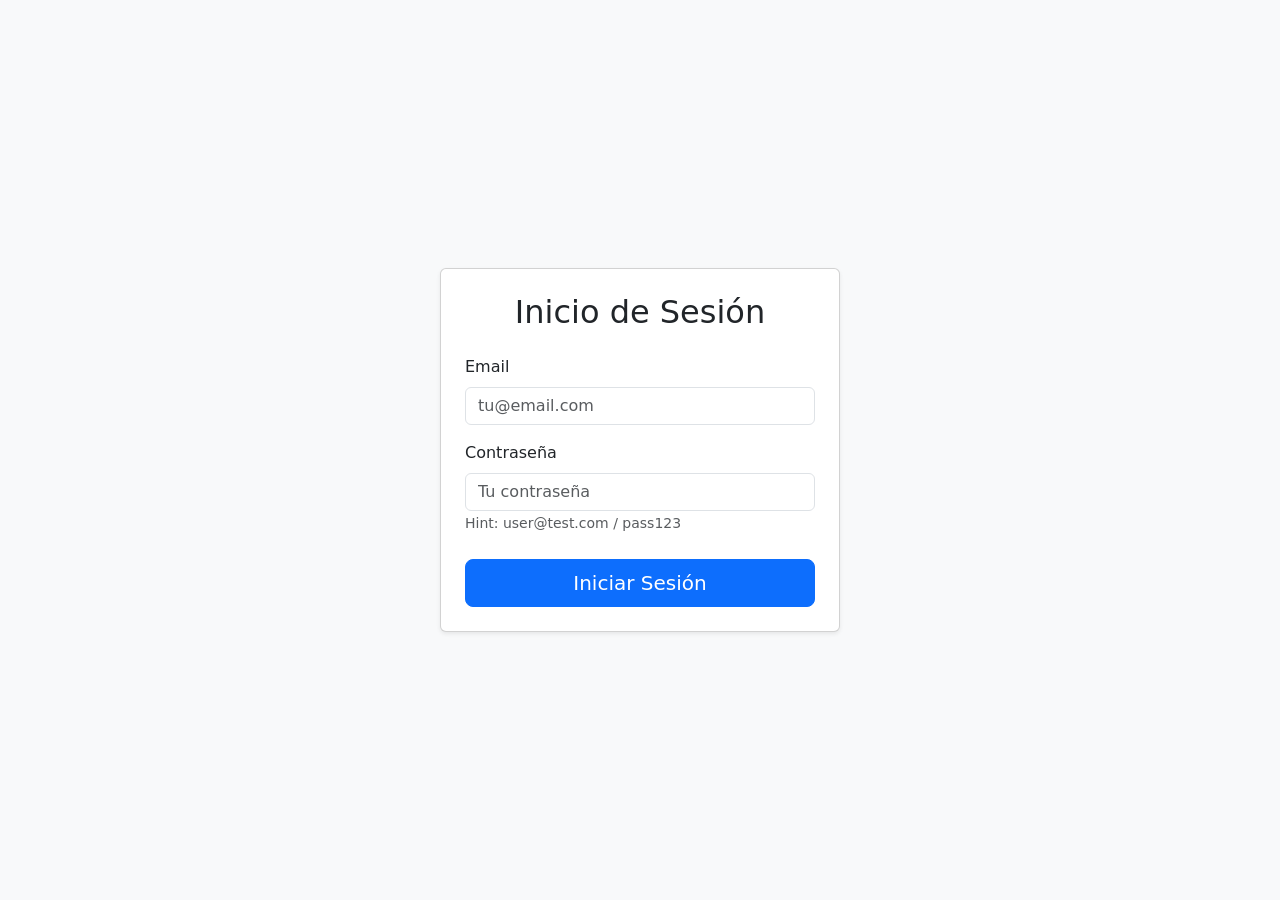
==== alke-wallet/login.html @ c54688ea "Agregados los archivos del proyecto principal" ====
<!DOCTYPE html>
<html lang="es">
<head>
  <meta charset="UTF-8">
  <meta name="viewport" content="width=device-width, initial-scale=1.0">
  <title>Alke-Wallet - Inicio de Sesión</title>
  <!-- Link a Bootstrap 5.3.8 CSS -->
  <link href="https://cdn.jsdelivr.net/npm/bootstrap@5.3.8/dist/css/bootstrap.min.css" rel="stylesheet" xintegrity="sha384-sRIl4kxILFvY47J16cr9ZwB07vP4J8+LH7qKQnuqkuIAvNWLzeN8tE5YBujZqJLB" crossorigin="anonymous">
  <link href="./assets/css/styles.css" rel="stylesheet">
</head>
<body>

  <div class="card shadow-sm p-4 wallet-card">
    <h2 class="text-center mb-4">Inicio de Sesión</h2>

    <!-- Alerta -->
    <div id="alert-placeholder"></div>

    <form id="login-form">
      <!-- Campo Email -->
      <div class="mb-3">
        <label for="email" class="form-label">Email</label>
        <input type="email" class="form-control" id="email" placeholder="tu@email.com" required>
      </div>
      <!-- Campo Contraseña -->
      <div class="mb-3">
        <label for="password" class="form-label">Contraseña</label>
        <input type="password" class="form-control" id="password" placeholder="Tu contraseña" required>
        <small class="text-muted">Hint: user@test.com / pass123</small>
      </div>
      <!-- Botón de Iniciar Sesión -->
      <div class="d-grid mt-4">
        <button type="button" class="btn btn-primary btn-lg" onclick="iniciar_sesion()">Iniciar Sesión</button>
      </div>
    </form>
  </div>

  <!-- Link a Bootstrap 5.3.8 JS Bundle -->
  <script src="https://cdn.jsdelivr.net/npm/bootstrap@5.3.8/dist/js/bootstrap.bundle.min.js" xintegrity="sha384-C6RzsynM9kWDrMNeT87bh95OGNyZPhcTNXj1NW7RuBCsyN/o0jlpcV8Qyq46cDfL" crossorigin="anonymous"></script>
  <script src="./assets/js/script.js"></script>
</body>
</html>
---- alke-wallet/assets/css/styles.css ----
.marquesina {
  width: 100%;
  overflow: hidden; /* Oculta el texto que se sale de los bordes */
  white-space: nowrap; /* Evita que el texto se divida en varias líneas */
}

.texto-marquesina {
  display: inline-block; /* Permite aplicar transformaciones */
  padding-left: 100%; /* Inicia la animación desde la derecha */
  animation: marquesina 10s linear infinite; /* Aplica la animación */
}

/* Define la animación */
/*
@keyframes marquesina {
  0% {
    transform: translateX(0);
  }
  100% {
    transform: translateX(-100%); /* Mueve el texto de izquierda a derecha 
  }
}
*/

.texto-centrado {
  width: 100%;
  overflow: hidden;
}

.texto-animado {
  display: inline-block; /* Permite aplicar transformaciones */
  animation: texto-centrado 2s forwards ease-out; /* Aplica la animación */
}

/* Define la animación */
@keyframes texto-centrado {
    0% {
        /* Comienza completamente fuera de la vista a la izquierda */
        transform: translateX(100vw); 
        opacity: 0;
    }
    100% {
        /* Termina en su posición final centrada y visible */
        transform: translateX(0);
        opacity: 1;
    }
}

body, html {
    height: 100%;
}
body {
    display: flex;
    align-items: center;
    justify-content: center;
    background-color: #f8f9fa;
}
.wallet-card {
    width: 100%;
    max-width: 400px;
    margin: 0 auto; /* Centrado */
}
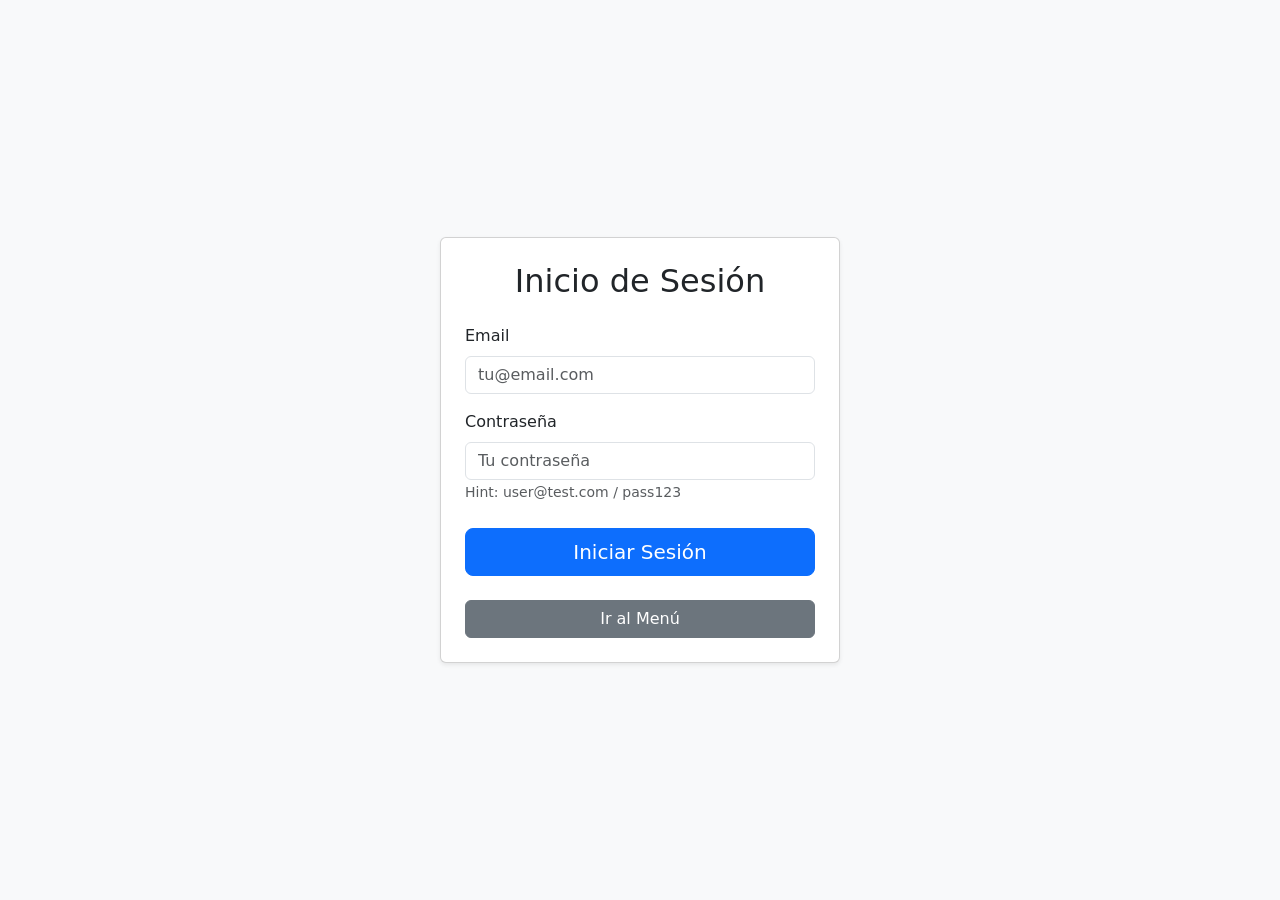
==== commit 01ca3db0: "Cambios realizados en Proyecto agregando JAVASCRIP y CSS" ====
--- a/alke-wallet/login.html
+++ b/alke-wallet/login.html
@@ -32,6 +32,11 @@
       <div class="d-grid mt-4">
         <button type="button" class="btn btn-primary btn-lg" onclick="iniciar_sesion()">Iniciar Sesión</button>
       </div>
+      <!-- Botones de Acción -->
+      <div class="d-grid gap-2 mt-4">
+        <!-- temporal -->
+        <a href="./menu.html" class="btn btn-secondary">Ir al Menú</a>
+      </div>
     </form>
   </div>
 
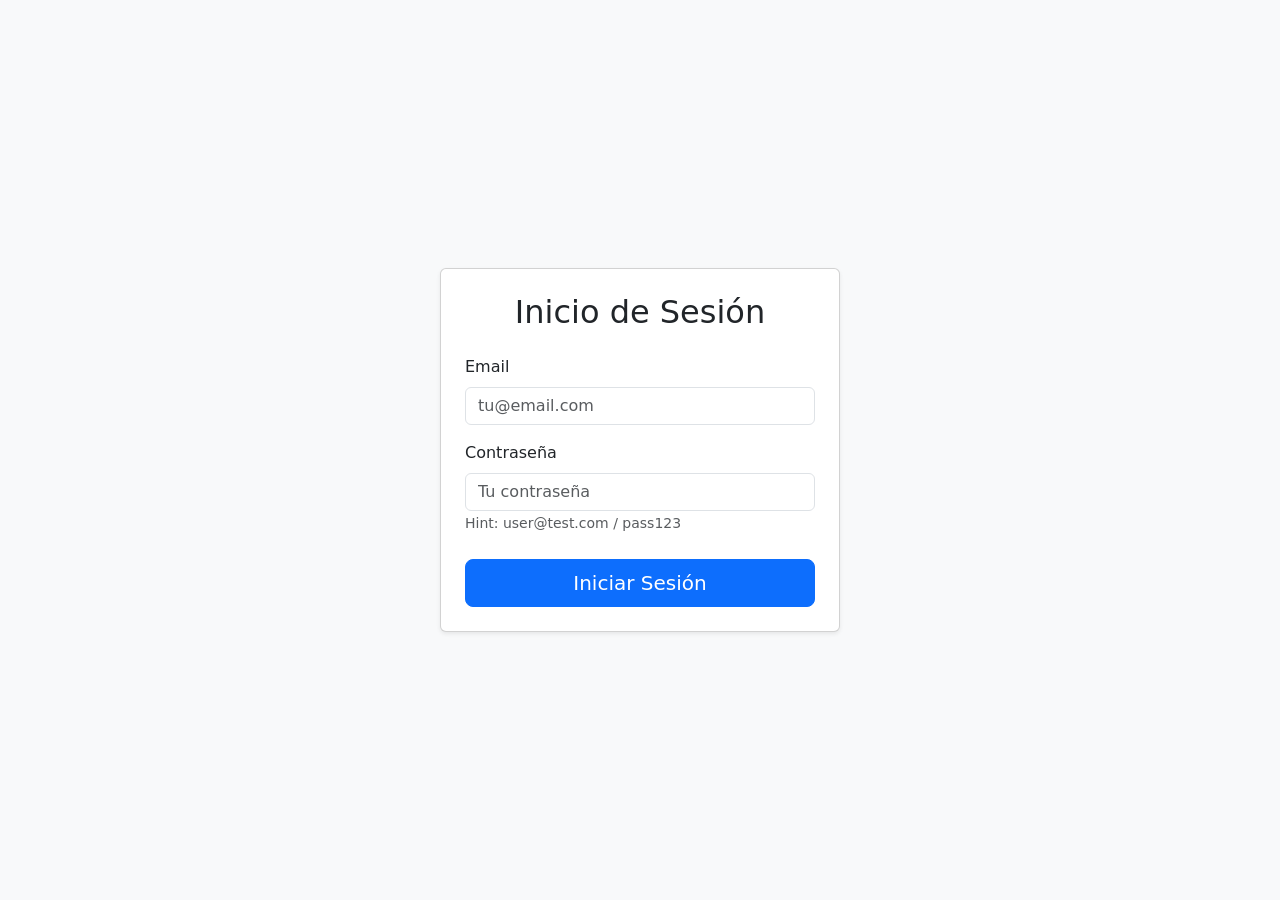
==== commit f93fb64c: "Actualizado login html quitando el boton  de 'ir a menu'" ====
--- a/alke-wallet/login.html
+++ b/alke-wallet/login.html
@@ -32,11 +32,6 @@
       <div class="d-grid mt-4">
         <button type="button" class="btn btn-primary btn-lg" onclick="iniciar_sesion()">Iniciar Sesión</button>
       </div>
-      <!-- Botones de Acción -->
-      <div class="d-grid gap-2 mt-4">
-        <!-- temporal -->
-        <a href="./menu.html" class="btn btn-secondary">Ir al Menú</a>
-      </div>
     </form>
   </div>
 
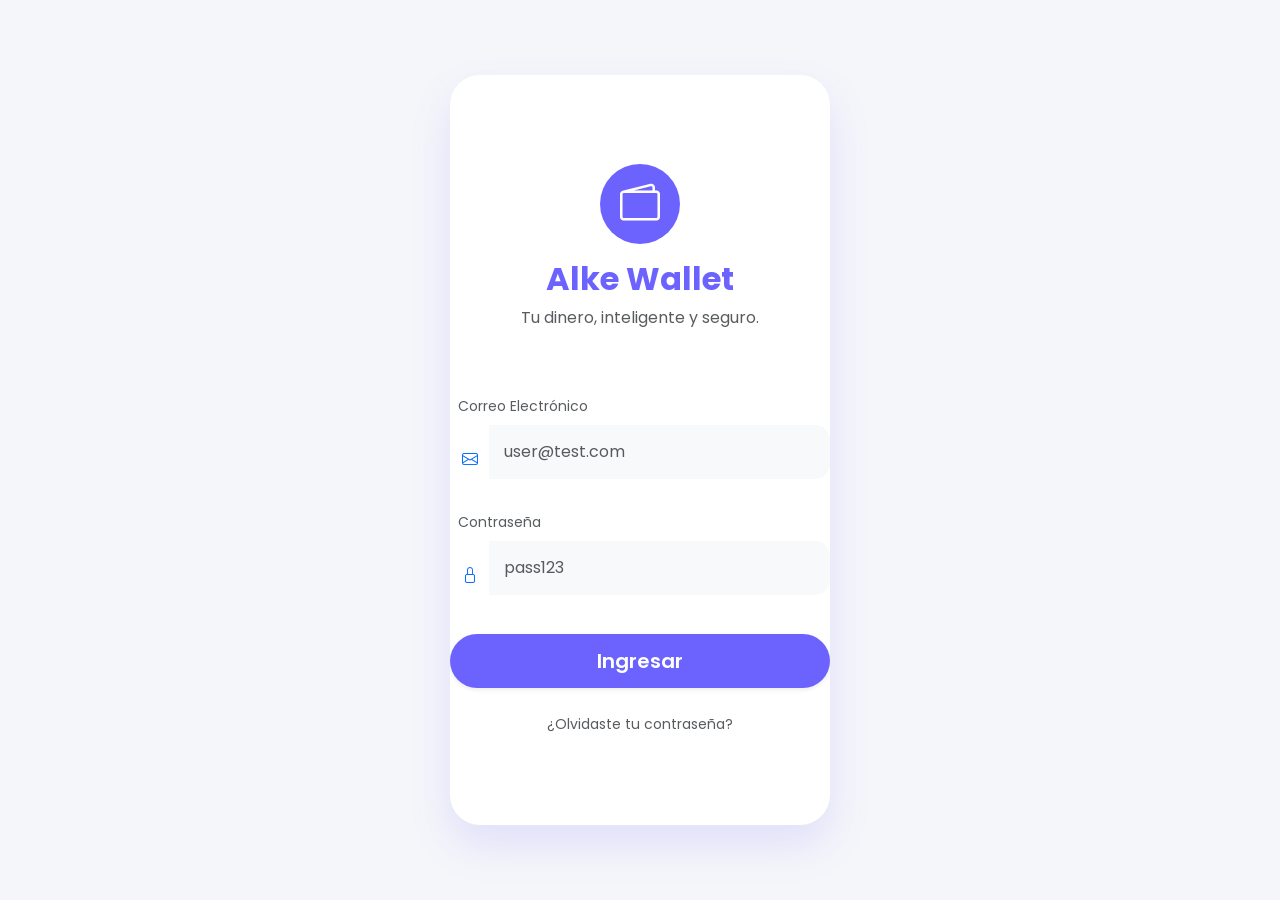
==== commit ab9d624a: "preyecto final version 1" ====
--- a/alke-wallet/login.html
+++ b/alke-wallet/login.html
@@ -3,40 +3,53 @@
 <head>
   <meta charset="UTF-8">
   <meta name="viewport" content="width=device-width, initial-scale=1.0">
-  <title>Alke-Wallet - Inicio de Sesión</title>
-  <!-- Link a Bootstrap 5.3.8 CSS -->
-  <link href="https://cdn.jsdelivr.net/npm/bootstrap@5.3.8/dist/css/bootstrap.min.css" rel="stylesheet" xintegrity="sha384-sRIl4kxILFvY47J16cr9ZwB07vP4J8+LH7qKQnuqkuIAvNWLzeN8tE5YBujZqJLB" crossorigin="anonymous">
+  <title>Alke Wallet - Login</title>
+  <link href="https://cdn.jsdelivr.net/npm/bootstrap@5.3.2/dist/css/bootstrap.min.css" rel="stylesheet">
+  <link rel="stylesheet" href="https://cdn.jsdelivr.net/npm/bootstrap-icons@1.11.1/font/bootstrap-icons.css">
   <link href="./assets/css/styles.css" rel="stylesheet">
 </head>
 <body>
 
-  <div class="card shadow-sm p-4 wallet-card">
-    <h2 class="text-center mb-4">Inicio de Sesión</h2>
+  <div class="wallet-card justify-content-center p-4 fade-in">
+    
+    <div class="text-center mb-5">
+        <div class="bg-primary text-white rounded-circle d-inline-flex align-items-center justify-content-center mb-3" style="width: 80px; height: 80px; background-color: var(--color-principal) !important;">
+            <i class="bi bi-wallet2 fs-1"></i>
+        </div>
+        <h2 class="fw-bold" style="color: var(--color-principal);">Alke Wallet</h2>
+        <p class="text-muted">Tu dinero, inteligente y seguro.</p>
+    </div>
 
-    <!-- Alerta -->
-    <div id="alert-placeholder"></div>
+    <div id="alert_placeholder"></div>
 
-    <form id="login-form">
-      <!-- Campo Email -->
+    <form id="login_form">
       <div class="mb-3">
-        <label for="email" class="form-label">Email</label>
-        <input type="email" class="form-control" id="email" placeholder="tu@email.com" required>
+        <label for="email" class="form-label text-muted small ms-2">Correo Electrónico</label>
+        <div class="input-group">
+            <span class="input-group-text border-0 bg-transparent"><i class="bi bi-envelope text-primary"></i></span>
+            <input type="email" class="form-control" id="email" placeholder="user@test.com" required>
+        </div>
       </div>
-      <!-- Campo Contraseña -->
-      <div class="mb-3">
-        <label for="password" class="form-label">Contraseña</label>
-        <input type="password" class="form-control" id="password" placeholder="Tu contraseña" required>
-        <small class="text-muted">Hint: user@test.com / pass123</small>
+      
+      <div class="mb-4">
+        <label for="password" class="form-label text-muted small ms-2">Contraseña</label>
+        <div class="input-group">
+            <span class="input-group-text border-0 bg-transparent"><i class="bi bi-lock text-primary"></i></span>
+            <input type="password" class="form-control" id="password" placeholder="pass123" required>
+        </div>
       </div>
-      <!-- Botón de Iniciar Sesión -->
-      <div class="d-grid mt-4">
-        <button type="button" class="btn btn-primary btn-lg" onclick="iniciar_sesion()">Iniciar Sesión</button>
+
+      <div class="d-grid gap-2">
+        <button type="submit" class="btn btn-primary btn-lg shadow-sm">Ingresar</button>
       </div>
     </form>
+    
+    <div class="text-center mt-4">
+        <small class="text-muted">¿Olvidaste tu contraseña?</small>
+    </div>
   </div>
 
-  <!-- Link a Bootstrap 5.3.8 JS Bundle -->
-  <script src="https://cdn.jsdelivr.net/npm/bootstrap@5.3.8/dist/js/bootstrap.bundle.min.js" xintegrity="sha384-C6RzsynM9kWDrMNeT87bh95OGNyZPhcTNXj1NW7RuBCsyN/o0jlpcV8Qyq46cDfL" crossorigin="anonymous"></script>
+  <script src="https://code.jquery.com/jquery-3.7.1.min.js"></script>
   <script src="./assets/js/script.js"></script>
 </body>
 </html>
--- a/alke-wallet/assets/css/styles.css
+++ b/alke-wallet/assets/css/styles.css
@@ -1,62 +1,191 @@
-.marquesina {
-  width: 100%;
-  overflow: hidden; /* Oculta el texto que se sale de los bordes */
-  white-space: nowrap; /* Evita que el texto se divida en varias líneas */
+/* Importamos la fuente 'Poppins' para darle el toque moderno */
+@import url('https://fonts.googleapis.com/css2?family=Poppins:wght@300;400;600&display=swap');
+
+:root {
+    /* Variables de color basadas en tu referencia */
+    --color-principal: #6C63FF; /* Morado vibrante */
+    --color-principal-oscuro: #5a52d5;
+    --color-fondo: #F5F6FA; /* Gris muy claro para el fondo */
+    --color-blanco: #ffffff;
+    --color-texto: #333333;
+    --color-gris-claro: #E0E0E0;
+    --radio-borde: 30px; /* Bordes muy redondeados estilo móvil */
 }
 
-.texto-marquesina {
-  display: inline-block; /* Permite aplicar transformaciones */
-  padding-left: 100%; /* Inicia la animación desde la derecha */
-  animation: marquesina 10s linear infinite; /* Aplica la animación */
+body {
+    background-color: var(--color-fondo);
+    font-family: 'Poppins', sans-serif;
+    color: var(--color-texto);
+    display: flex;
+    justify-content: center;
+    align-items: center;
+    min-height: 100vh;
+    margin: 0;
 }
 
-/* Define la animación */
-/*
-@keyframes marquesina {
-  0% {
-    transform: translateX(0);
-  }
-  100% {
-    transform: translateX(-100%); /* Mueve el texto de izquierda a derecha 
-  }
-}
-*/
-
-.texto-centrado {
-  width: 100%;
-  overflow: hidden;
+/* Simulación del "Cuerpo del Celular" */
+.wallet-card {
+    background-color: var(--color-blanco);
+    border-radius: var(--radio-borde);
+    border: none;
+    box-shadow: 0 20px 40px rgba(108, 99, 255, 0.15); /* Sombra suave morada */
+    width: 100%;
+    max-width: 380px; /* Ancho típico de un celular */
+    min-height: 750px; /* Altura típica */
+    position: relative;
+    padding: 0 !important; /* Quitamos padding por defecto */
+    overflow: hidden;
+    display: flex;
+    flex-direction: column;
 }
 
-.texto-animado {
-  display: inline-block; /* Permite aplicar transformaciones */
-  animation: texto-centrado 2s forwards ease-out; /* Aplica la animación */
+/* HEADER MORADO (Parte superior con saldo) */
+.header-app {
+    background-color: var(--color-principal);
+    color: var(--color-blanco);
+    padding: 3rem 1.5rem 2rem 1.5rem;
+    border-bottom-left-radius: var(--radio-borde);
+    border-bottom-right-radius: var(--radio-borde);
+    text-align: center;
+    box-shadow: 0 4px 15px rgba(0,0,0,0.1);
+    margin-bottom: 1.5rem;
 }
 
-/* Define la animación */
-@keyframes texto-centrado {
-    0% {
-        /* Comienza completamente fuera de la vista a la izquierda */
-        transform: translateX(100vw); 
-        opacity: 0;
-    }
-    100% {
-        /* Termina en su posición final centrada y visible */
-        transform: translateX(0);
-        opacity: 1;
-    }
+.header-app h1 {
+    font-weight: 600;
+    margin: 0;
+    font-size: 2.5rem;
 }
 
-body, html {
-    height: 100%;
+.header-app p {
+    font-size: 0.9rem;
+    opacity: 0.9;
+    margin-bottom: 5px;
 }
-body {
+
+/* HEADER SIMPLE (Para páginas internas como Enviar/Depositar) */
+.header-simple {
+    background-color: var(--color-blanco);
+    padding: 1.5rem;
+    display: flex;
+    align-items: center;
+    gap: 15px;
+}
+.header-simple h2 {
+    font-size: 1.5rem;
+    font-weight: 600;
+    margin: 0;
+    color: var(--color-texto);
+}
+
+/* CONTENEDOR INTERNO */
+.contenido-app {
+    padding: 0 1.5rem 1.5rem 1.5rem;
+    flex-grow: 1; /* Ocupa el espacio restante */
+}
+
+/* BOTONES PERSONALIZADOS */
+.btn-primary {
+    background-color: var(--color-principal);
+    border: none;
+    border-radius: 50px; /* Estilo "Pill" (Pastilla) */
+    padding: 12px 20px;
+    font-weight: 600;
+    box-shadow: 0 4px 10px rgba(108, 99, 255, 0.3);
+    transition: transform 0.2s;
+}
+
+.btn-primary:hover {
+    background-color: var(--color-principal-oscuro);
+    transform: translateY(-2px);
+}
+
+.btn-outline-primary {
+    color: var(--color-principal);
+    border-color: var(--color-principal);
+    border-radius: 50px;
+}
+
+.btn-volver {
+    background-color: #f1f3f5;
+    color: #666;
+    border-radius: 50%;
+    width: 40px;
+    height: 40px;
     display: flex;
     align-items: center;
     justify-content: center;
-    background-color: #f8f9fa;
+    text-decoration: none;
+    transition: background-color 0.2s;
 }
-.wallet-card {
-    width: 100%;
-    max-width: 400px;
-    margin: 0 auto; /* Centrado */
+.btn-volver:hover {
+    background-color: #e9ecef;
+    color: #333;
+}
+
+/* GRID DE ACCIONES (Botones del menú) */
+.grid-acciones {
+    display: grid;
+    grid-template-columns: repeat(3, 1fr); /* 3 columnas */
+    gap: 15px;
+    margin-bottom: 2rem;
+}
+
+.accion-item {
+    background-color: var(--color-blanco);
+    border: 1px solid #f0f0f0;
+    border-radius: 20px;
+    padding: 15px 10px;
+    text-align: center;
+    text-decoration: none;
+    color: var(--color-texto);
+    transition: all 0.2s;
+    box-shadow: 0 4px 6px rgba(0,0,0,0.02);
+}
+
+.accion-item:hover {
+    transform: translateY(-5px);
+    border-color: var(--color-principal);
+    color: var(--color-principal);
+    box-shadow: 0 10px 20px rgba(108, 99, 255, 0.15);
+}
+
+.icono-grande {
+    font-size: 1.8rem;
+    margin-bottom: 5px;
+    color: var(--color-principal);
+    display: block;
+}
+
+/* INPUTS ESTILIZADOS */
+.form-control, .form-select {
+    background-color: #F8F9FA;
+    border: none;
+    border-radius: 15px;
+    padding: 15px;
+    margin-bottom: 15px;
+}
+.form-control:focus {
+    background-color: #fff;
+    box-shadow: 0 0 0 2px var(--color-principal);
+}
+
+/* LISTAS LIMPIAS */
+.list-group-item {
+    border: none;
+    padding: 15px 0;
+    border-bottom: 1px solid #f0f0f0;
+}
+.list-group-item:last-child {
+    border-bottom: none;
+}
+
+/* ANIMACIONES */
+.fade-in {
+    animation: fadeIn 0.5s ease-in;
+}
+
+@keyframes fadeIn {
+    from { opacity: 0; transform: translateY(10px); }
+    to { opacity: 1; transform: translateY(0); }
 }
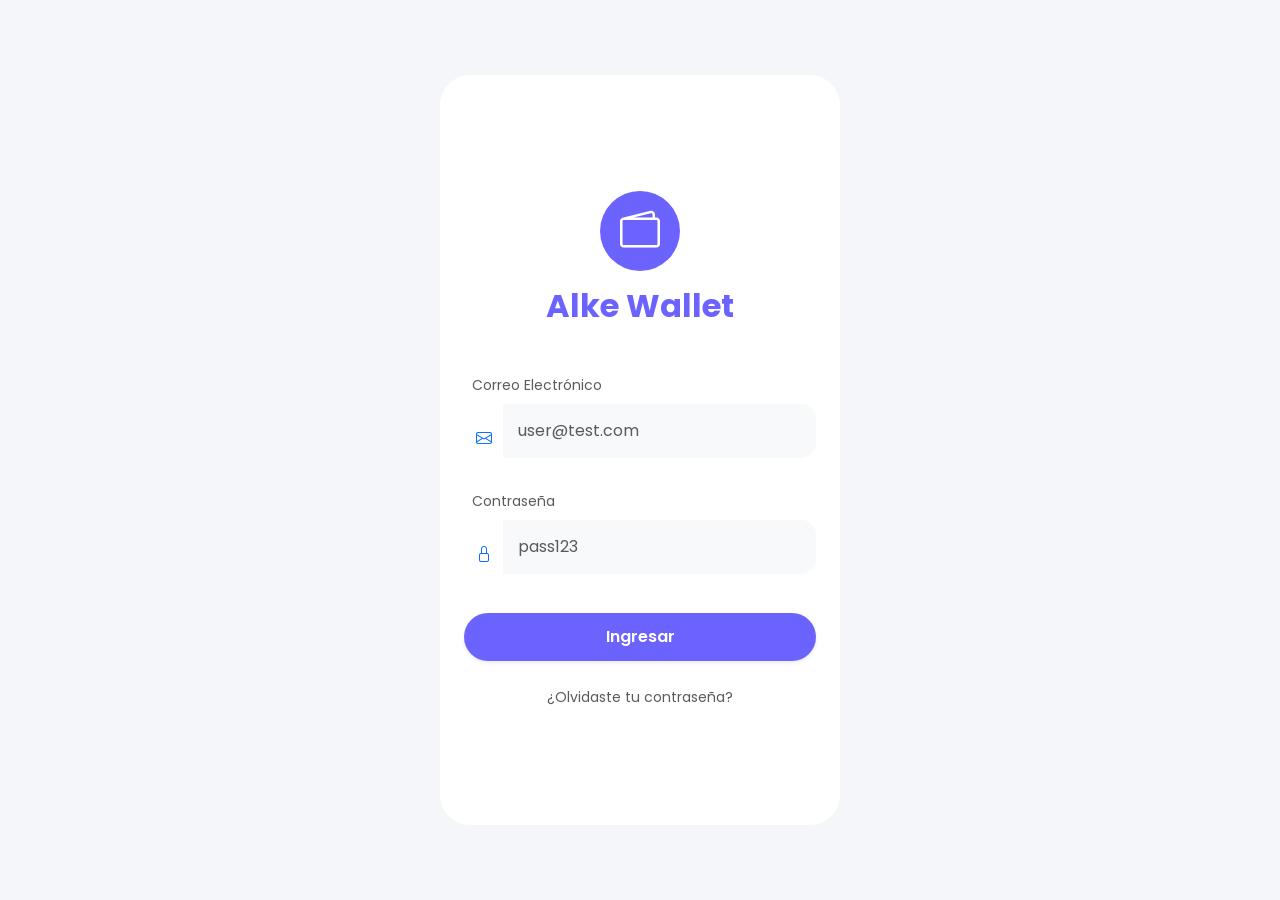
==== commit c0d16ea7: "proyecto final version 2" ====
--- a/alke-wallet/login.html
+++ b/alke-wallet/login.html
@@ -3,53 +3,60 @@
 <head>
   <meta charset="UTF-8">
   <meta name="viewport" content="width=device-width, initial-scale=1.0">
-  <title>Alke Wallet - Login</title>
-  <link href="https://cdn.jsdelivr.net/npm/bootstrap@5.3.2/dist/css/bootstrap.min.css" rel="stylesheet">
-  <link rel="stylesheet" href="https://cdn.jsdelivr.net/npm/bootstrap-icons@1.11.1/font/bootstrap-icons.css">
+  <title>Alke Wallet - Enviar Dinero</title>
+  <!-- Link a JQuery 3.x -->
+  <script src="https://code.jquery.com/jquery-3.7.1.min.js" integrity="sha256-/JqT3SQfawRcv/BIHPThkBvs0OEvtFFmqPF/lYI/Cxo=" crossorigin="anonymous"></script>
+  <!-- Link a Bootstrap 5.3.8 CSS -->
+  <link href="https://cdn.jsdelivr.net/npm/bootstrap@5.3.8/dist/css/bootstrap.min.css" rel="stylesheet" xintegrity="sha384-sRIl4kxILFvY47J16cr9ZwB07vP4J8+LH7qKQnuqkuIAvNWLzeN8tE5YBujZqJLB" crossorigin="anonymous">
+  <!-- Link a Bootstrap ICONS 1.13.1 -->
+  <link rel="stylesheet" href="https://cdn.jsdelivr.net/npm/bootstrap-icons@1.13.1/font/bootstrap-icons.min.css">
   <link href="./assets/css/styles.css" rel="stylesheet">
 </head>
 <body>
-
   <div class="wallet-card justify-content-center p-4 fade-in">
-    
-    <div class="text-center mb-5">
+    <div class="p-4">
+      <div class="text-center mb-5">
         <div class="bg-primary text-white rounded-circle d-inline-flex align-items-center justify-content-center mb-3" style="width: 80px; height: 80px; background-color: var(--color-principal) !important;">
-            <i class="bi bi-wallet2 fs-1"></i>
+          <i class="bi bi-wallet2 fs-1"></i>
         </div>
         <h2 class="fw-bold" style="color: var(--color-principal);">Alke Wallet</h2>
-        <p class="text-muted">Tu dinero, inteligente y seguro.</p>
-    </div>
+      </div>
 
-    <div id="alert_placeholder"></div>
+      <div id="alert_placeholder"></div>
 
-    <form id="login_form">
-      <div class="mb-3">
-        <label for="email" class="form-label text-muted small ms-2">Correo Electrónico</label>
-        <div class="input-group">
+      <form id="login_form">
+        <div class="mb-3">
+          <label for="email" class="form-label text-muted small ms-2">Correo Electrónico</label>
+          <div class="input-group">
             <span class="input-group-text border-0 bg-transparent"><i class="bi bi-envelope text-primary"></i></span>
             <input type="email" class="form-control" id="email" placeholder="user@test.com" required>
+          </div>
         </div>
-      </div>
-      
-      <div class="mb-4">
-        <label for="password" class="form-label text-muted small ms-2">Contraseña</label>
-        <div class="input-group">
+        
+        <div class="mb-4">
+          <label for="password" class="form-label text-muted small ms-2">Contraseña</label>
+          <div class="input-group">
             <span class="input-group-text border-0 bg-transparent"><i class="bi bi-lock text-primary"></i></span>
             <input type="password" class="form-control" id="password" placeholder="pass123" required>
+          </div>
         </div>
+
+        <div class="d-grid gap-2">
+          <button type="submit" class="btn btn-primary shadow-sm">Ingresar</button>
+        </div>
+      </form>
+      
+      <div class="text-center mt-4">
+        <small class="text-muted">¿Olvidaste tu contraseña?</small>
       </div>
-
-      <div class="d-grid gap-2">
-        <button type="submit" class="btn btn-primary btn-lg shadow-sm">Ingresar</button>
-      </div>
-    </form>
-    
-    <div class="text-center mt-4">
-        <small class="text-muted">¿Olvidaste tu contraseña?</small>
     </div>
   </div>
 
-  <script src="https://code.jquery.com/jquery-3.7.1.min.js"></script>
+  <!-- Link a Bootstrap 5.3.8 JS Bundle -->
+  <script src="https://cdn.jsdelivr.net/npm/bootstrap@5.3.8/dist/js/bootstrap.bundle.min.js" xintegrity="sha384-C6RzsynM9kWDrMNeT87bh95OGNyZPhcTNXj1NW7RuBCsyN/o0jlpcV8Qyq46cDfL" crossorigin="anonymous"></script>
+  <!-- Link a JQuery 3.x -->
+  <script src="https://code.jquery.com/jquery-3.7.1.min.js" integrity="sha256-/JqT3SQfawRcv/BIHPThkBvs0OEvtFFmqPF/lYI/Cxo=" crossorigin="anonymous"></script>
+  <!-- Link a JQuery propios -->
   <script src="./assets/js/script.js"></script>
 </body>
 </html>
--- a/alke-wallet/assets/css/styles.css
+++ b/alke-wallet/assets/css/styles.css
@@ -1,15 +1,14 @@
-/* Importamos la fuente 'Poppins' para darle el toque moderno */
+/* Importamos la fuente 'Poppins' */
 @import url('https://fonts.googleapis.com/css2?family=Poppins:wght@300;400;600&display=swap');
 
 :root {
-    /* Variables de color basadas en tu referencia */
     --color-principal: #6C63FF; /* Morado vibrante */
     --color-principal-oscuro: #5a52d5;
     --color-fondo: #F5F6FA; /* Gris muy claro para el fondo */
     --color-blanco: #ffffff;
     --color-texto: #333333;
     --color-gris-claro: #E0E0E0;
-    --radio-borde: 30px; /* Bordes muy redondeados estilo móvil */
+    --radio-borde: 30px; /* Bordes redondeados */
 }
 
 body {
@@ -23,15 +22,13 @@
     margin: 0;
 }
 
-/* Simulación del "Cuerpo del Celular" */
 .wallet-card {
     background-color: var(--color-blanco);
     border-radius: var(--radio-borde);
     border: none;
-    box-shadow: 0 20px 40px rgba(108, 99, 255, 0.15); /* Sombra suave morada */
     width: 100%;
-    max-width: 380px; /* Ancho típico de un celular */
-    min-height: 750px; /* Altura típica */
+    max-width: 400px;
+    min-height: 750px;
     position: relative;
     padding: 0 !important; /* Quitamos padding por defecto */
     overflow: hidden;
@@ -39,16 +36,17 @@
     flex-direction: column;
 }
 
-/* HEADER MORADO (Parte superior con saldo) */
+/* Parte superior saldo) */
 .header-app {
     background-color: var(--color-principal);
     color: var(--color-blanco);
-    padding: 3rem 1.5rem 2rem 1.5rem;
-    border-bottom-left-radius: var(--radio-borde);
-    border-bottom-right-radius: var(--radio-borde);
+    padding: 2rem 1.5rem;
+    border-radius: 25px;
+    /*border-bottom-left-radius: var(--radio-borde);
+    /*border-bottom-right-radius: var(--radio-borde);*/
     text-align: center;
     box-shadow: 0 4px 15px rgba(0,0,0,0.1);
-    margin-bottom: 1.5rem;
+    margin-bottom: 2rem;
 }
 
 .header-app h1 {
@@ -63,7 +61,6 @@
     margin-bottom: 5px;
 }
 
-/* HEADER SIMPLE (Para páginas internas como Enviar/Depositar) */
 .header-simple {
     background-color: var(--color-blanco);
     padding: 1.5rem;
@@ -78,17 +75,16 @@
     color: var(--color-texto);
 }
 
-/* CONTENEDOR INTERNO */
 .contenido-app {
-    padding: 0 1.5rem 1.5rem 1.5rem;
-    flex-grow: 1; /* Ocupa el espacio restante */
+    padding: 0 2rem 2rem 2rem;
+    flex-grow: 1;
 }
 
 /* BOTONES PERSONALIZADOS */
 .btn-primary {
     background-color: var(--color-principal);
     border: none;
-    border-radius: 50px; /* Estilo "Pill" (Pastilla) */
+    border-radius: 50px;
     padding: 12px 20px;
     font-weight: 600;
     box-shadow: 0 4px 10px rgba(108, 99, 255, 0.3);
@@ -123,10 +119,10 @@
     color: #333;
 }
 
-/* GRID DE ACCIONES (Botones del menú) */
+/* Botones del menú */
 .grid-acciones {
     display: grid;
-    grid-template-columns: repeat(3, 1fr); /* 3 columnas */
+    grid-template-columns: repeat(3, 1fr);
     gap: 15px;
     margin-bottom: 2rem;
 }
@@ -157,7 +153,6 @@
     display: block;
 }
 
-/* INPUTS ESTILIZADOS */
 .form-control, .form-select {
     background-color: #F8F9FA;
     border: none;
@@ -182,10 +177,16 @@
 
 /* ANIMACIONES */
 .fade-in {
-    animation: fadeIn 0.5s ease-in;
+    animation: fadeIn 2s ease-in;
 }
 
 @keyframes fadeIn {
     from { opacity: 0; transform: translateY(10px); }
     to { opacity: 1; transform: translateY(0); }
+}
+
+.contacto_item.active {
+    background-color: var(--color-principal) !important;
+    border-color: var(--color-principal) !important;
+    border-radius: 10px;    
 }
